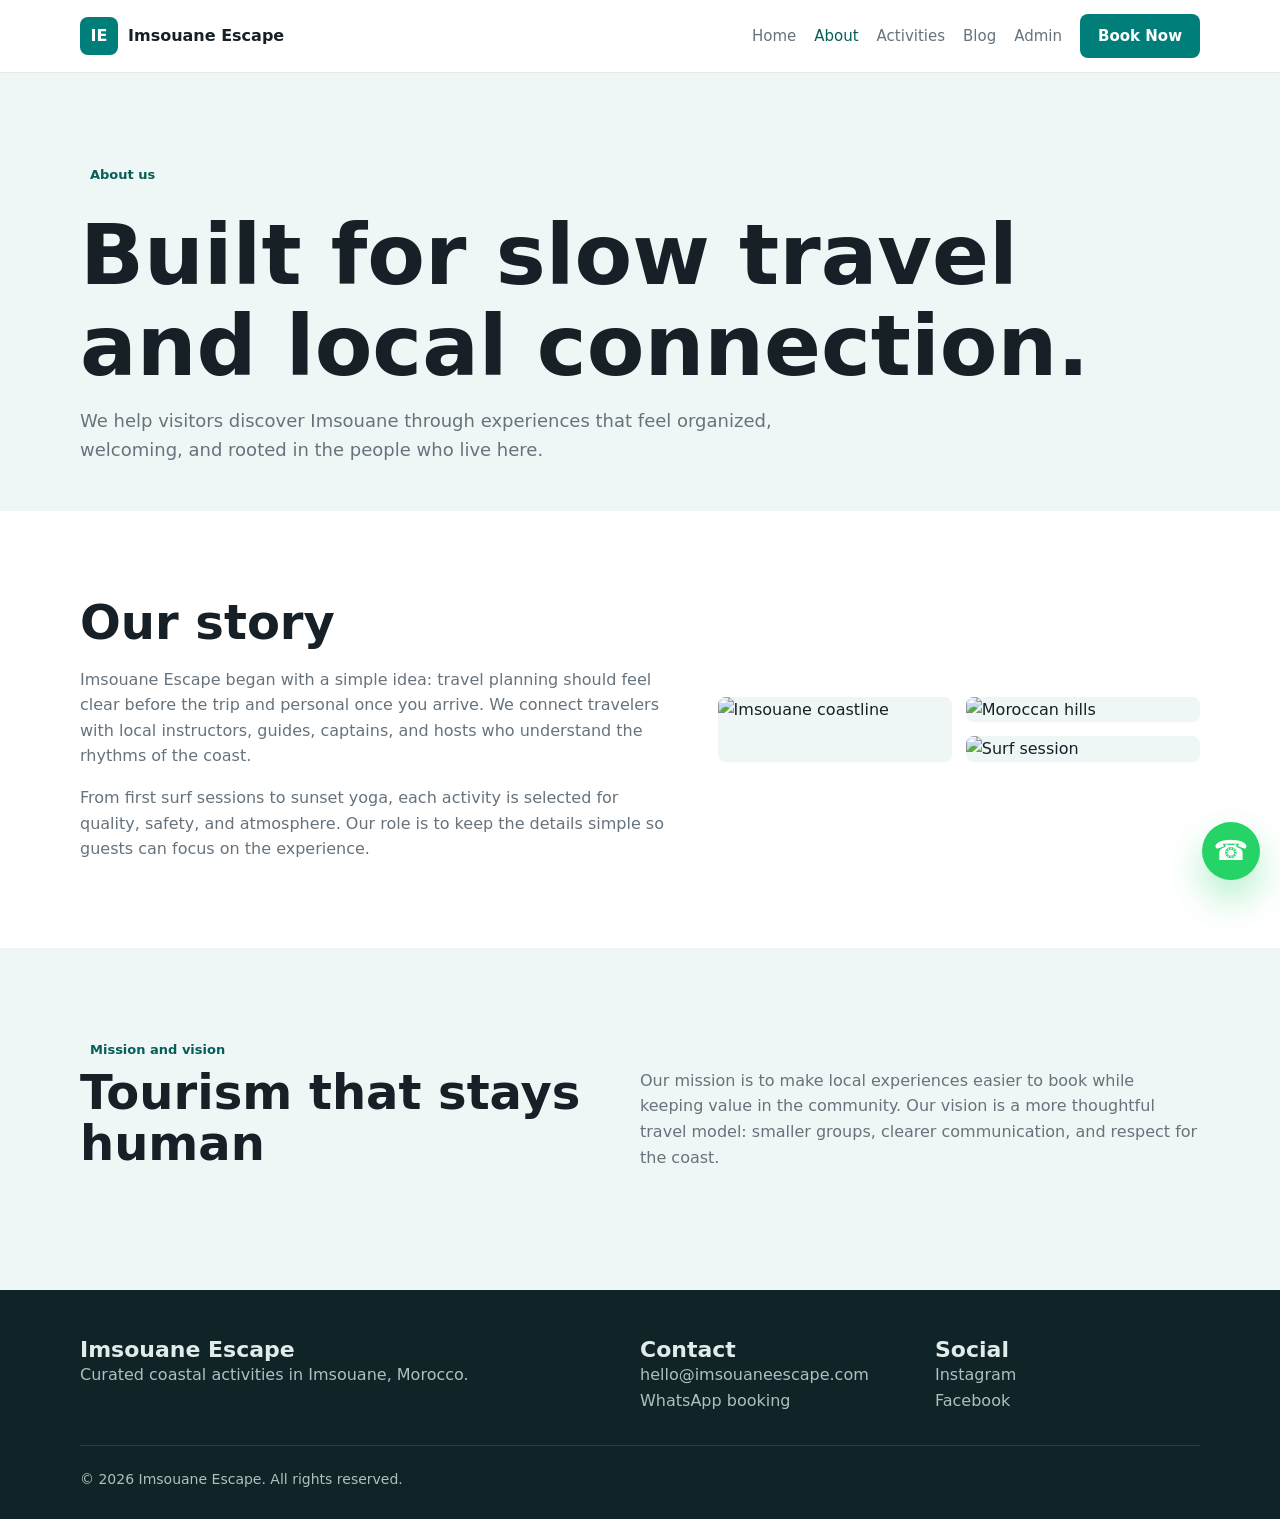
==== about.html @ 9c45b7d9 "Add files via upload" ====
<!doctype html>
<html lang="en">
    <head>
        <meta charset="utf-8">
        <meta name="viewport" content="width=device-width, initial-scale=1">
        <title>About | Imsouane Escape</title>
        <meta name="description" content="Learn about Imsouane Escape, local tourism experiences, and our story in Imsouane, Morocco.">
        <link rel="stylesheet" href="styles.css">
    </head>
    <body>
        <header class="nav"><div class="container nav-inner"><a class="brand" href="index.html"><span class="brand-mark">IE</span><span data-business-name>Imsouane Escape</span></a><button class="menu-btn" aria-label="Open menu">☰</button><nav class="nav-links"><a href="index.html">Home</a><a href="about.html">About</a><a href="activities.html">Activities</a><a href="blog.html">Blog</a><a href="admin.html">Admin</a><a class="btn" data-whatsapp target="_blank" rel="noopener">Book Now</a></nav></div></header>
        <main>
            <section class="page-hero"><div class="container"><span class="eyebrow">About us</span><h1>Built for slow travel and local connection.</h1><p>We help visitors discover Imsouane through experiences that feel organized, welcoming, and rooted in the people who live here.</p></div></section>
            <section class="section"><div class="container split"><div><h2>Our story</h2><p style="margin-top:18px">Imsouane Escape began with a simple idea: travel planning should feel clear before the trip and personal once you arrive. We connect travelers with local instructors, guides, captains, and hosts who understand the rhythms of the coast.</p><p style="margin-top:16px">From first surf sessions to sunset yoga, each activity is selected for quality, safety, and atmosphere. Our role is to keep the details simple so guests can focus on the experience.</p></div><div class="image-stack fade-in"><figure><img src="https://images.unsplash.com/photo-1519046904884-53103b34b206?auto=format&fit=crop&w=900&q=80" alt="Imsouane coastline" loading="lazy"></figure><figure><img src="https://images.unsplash.com/photo-1500534314209-a25ddb2bd429?auto=format&fit=crop&w=900&q=80" alt="Moroccan hills" loading="lazy"></figure><figure><img src="https://images.unsplash.com/photo-1455729552865-3658a5d39692?auto=format&fit=crop&w=900&q=80" alt="Surf session" loading="lazy"></figure></div></div></section>
            <section class="section alt"><div class="container"><div class="section-head"><div><span class="eyebrow">Mission and vision</span><h2>Tourism that stays human</h2></div><p>Our mission is to make local experiences easier to book while keeping value in the community. Our vision is a more thoughtful travel model: smaller groups, clearer communication, and respect for the coast.</p></div></div></section>
        </main>
        <footer class="footer"><div class="container"><div class="footer-grid"><div><h3 data-business-name>Imsouane Escape</h3><p>Curated coastal activities in <span data-business-location>Imsouane, Morocco</span>.</p></div><div><h3>Contact</h3><p data-business-email>hello@imsouaneescape.com</p><p><a data-whatsapp target="_blank" rel="noopener">WhatsApp booking</a></p></div><div><h3>Social</h3><p><a data-instagram>Instagram</a></p><p><a data-facebook>Facebook</a></p></div></div><div class="footer-bottom">© 2026 <span data-business-name>Imsouane Escape</span>. All rights reserved.</div></div></footer>
        <a class="whatsapp-float" data-whatsapp target="_blank" rel="noopener" aria-label="Book on WhatsApp">☎</a>
        <script src="data.js"></script><script src="app.js"></script>
    </body>
</html>
---- styles.css ----
:root {
  --ink: #172026;
  --muted: #66737d;
  --line: #dde7e6;
  --paper: #ffffff;
  --mist: #eef7f5;
  --ocean: #007f7a;
  --ocean-dark: #075e58;
  --coral: #ff7a59;
  --sun: #f5b84b;
  --shadow: 0 20px 50px rgba(23, 32, 38, .12);
}

* {
  box-sizing: border-box;
}

html {
  scroll-behavior: smooth;
}

body {
  margin: 0;
  color: var(--ink);
  font-family: Inter, ui-sans-serif, system-ui, -apple-system, BlinkMacSystemFont, "Segoe UI", sans-serif;
  background: var(--paper);
  line-height: 1.6;
}

img {
  display: block;
  width: 100%;
  height: 100%;
  object-fit: cover;
}

a {
  color: inherit;
  text-decoration: none;
}

.container {
  width: min(1120px, calc(100% - 32px));
  margin: 0 auto;
}

.nav {
  position: sticky;
  top: 0;
  z-index: 50;
  background: rgba(255, 255, 255, .9);
  border-bottom: 1px solid rgba(221, 231, 230, .8);
  backdrop-filter: blur(16px);
}

.nav-inner {
  min-height: 72px;
  display: flex;
  align-items: center;
  justify-content: space-between;
  gap: 24px;
}

.brand {
  display: inline-flex;
  align-items: center;
  gap: 10px;
  font-weight: 800;
  letter-spacing: 0;
}

.brand-mark {
  width: 38px;
  height: 38px;
  display: grid;
  place-items: center;
  color: #fff;
  background: var(--ocean);
  border-radius: 8px;
}

.nav-links {
  display: flex;
  align-items: center;
  gap: 18px;
  color: var(--muted);
  font-size: 15px;
}

.nav-links a:hover,
.nav-links a.active {
  color: var(--ocean-dark);
}

.menu-btn {
  display: none;
  width: 42px;
  height: 42px;
  border: 1px solid var(--line);
  background: #fff;
  border-radius: 8px;
  font-size: 22px;
}

.btn {
  display: inline-flex;
  align-items: center;
  justify-content: center;
  min-height: 44px;
  padding: 0 18px;
  border: 0;
  border-radius: 8px;
  background: var(--ocean);
  color: #fff;
  font-weight: 750;
  cursor: pointer;
  transition: transform .2s ease, background .2s ease, box-shadow .2s ease;
}

.btn:hover {
  background: var(--ocean-dark);
  box-shadow: 0 12px 30px rgba(0, 127, 122, .24);
  transform: translateY(-2px);
}

.btn.secondary {
  background: #fff;
  color: var(--ocean-dark);
  border: 1px solid var(--line);
}

.hero {
  min-height: calc(100vh - 72px);
  display: grid;
  align-items: end;
  color: #fff;
  background:
    linear-gradient(180deg, rgba(7, 20, 24, .22), rgba(7, 20, 24, .78)),
    url("https://images.unsplash.com/photo-1519046904884-53103b34b206?auto=format&fit=crop&w=1800&q=82") center/cover;
}

.hero-content {
  width: min(760px, 100%);
  padding: 120px 0 92px;
}

.eyebrow {
  display: inline-flex;
  color: var(--ocean-dark);
  background: var(--mist);
  padding: 6px 10px;
  border-radius: 999px;
  font-size: 13px;
  font-weight: 800;
}

.hero .eyebrow {
  color: #fff;
  background: rgba(255, 255, 255, .18);
}

h1,
h2,
h3 {
  margin: 0;
  line-height: 1.08;
  letter-spacing: 0;
}

h1 {
  margin-top: 18px;
  font-size: clamp(42px, 8vw, 84px);
}

h2 {
  font-size: clamp(30px, 4vw, 48px);
}

h3 {
  font-size: 22px;
}

p {
  margin: 0;
  color: var(--muted);
}

.hero p {
  max-width: 640px;
  margin: 20px 0 28px;
  color: rgba(255, 255, 255, .88);
  font-size: 18px;
}

.section {
  padding: 86px 0;
}

.section.alt {
  background: var(--mist);
}

.section-head {
  display: flex;
  align-items: end;
  justify-content: space-between;
  gap: 28px;
  margin-bottom: 34px;
}

.section-head p {
  max-width: 560px;
}

.grid {
  display: grid;
  grid-template-columns: repeat(4, 1fr);
  gap: 22px;
}

.card {
  background: #fff;
  border: 1px solid var(--line);
  border-radius: 8px;
  overflow: hidden;
  box-shadow: 0 10px 28px rgba(23, 32, 38, .06);
  transition: transform .2s ease, box-shadow .2s ease;
}

.card:hover {
  transform: translateY(-4px);
  box-shadow: var(--shadow);
}

.card-media {
  aspect-ratio: 4 / 3;
  background: var(--mist);
}

.card-body {
  padding: 18px;
}

.meta {
  display: flex;
  align-items: center;
  flex-wrap: wrap;
  gap: 10px;
  margin: 10px 0 14px;
  color: var(--muted);
  font-size: 14px;
}

.price {
  color: var(--ocean-dark);
  font-weight: 850;
}

.card-actions {
  display: flex;
  gap: 10px;
  margin-top: 18px;
}

.card-actions .btn {
  flex: 1;
  padding-inline: 12px;
}

.split {
  display: grid;
  grid-template-columns: 1.1fr .9fr;
  gap: 48px;
  align-items: center;
}

.image-stack {
  display: grid;
  grid-template-columns: 1fr 1fr;
  gap: 14px;
}

.image-stack figure,
.gallery figure {
  margin: 0;
  overflow: hidden;
  border-radius: 8px;
  background: var(--mist);
}

.image-stack figure:first-child {
  grid-row: span 2;
}

.testimonial {
  padding: 24px;
}

.testimonial p {
  color: var(--ink);
  font-size: 17px;
}

.footer {
  color: #dfecea;
  background: #102327;
  padding: 48px 0 28px;
}

.footer-grid {
  display: grid;
  grid-template-columns: 2fr 1fr 1fr;
  gap: 30px;
}

.footer p,
.footer a {
  color: #aebfbd;
}

.footer-bottom {
  margin-top: 32px;
  padding-top: 22px;
  border-top: 1px solid rgba(255, 255, 255, .12);
  color: #aebfbd;
  font-size: 14px;
}

.whatsapp-float {
  position: fixed;
  right: 20px;
  bottom: 20px;
  z-index: 80;
  width: 58px;
  height: 58px;
  display: grid;
  place-items: center;
  border-radius: 999px;
  background: #25d366;
  color: #fff;
  font-size: 28px;
  box-shadow: 0 18px 36px rgba(37, 211, 102, .35);
}

.page-hero {
  padding: 86px 0 46px;
  background: var(--mist);
}

.page-hero p {
  max-width: 720px;
  margin-top: 16px;
  font-size: 18px;
}

.filters {
  display: flex;
  flex-wrap: wrap;
  gap: 10px;
  margin-bottom: 26px;
}

.filter-btn {
  min-height: 38px;
  padding: 0 14px;
  border: 1px solid var(--line);
  border-radius: 999px;
  background: #fff;
  color: var(--muted);
  cursor: pointer;
}

.filter-btn.active {
  color: #fff;
  background: var(--ocean);
  border-color: var(--ocean);
}

.gallery {
  display: grid;
  grid-template-columns: 2fr 1fr 1fr;
  gap: 14px;
}

.gallery figure {
  aspect-ratio: 4 / 3;
}

.gallery figure:first-child {
  grid-row: span 2;
  aspect-ratio: auto;
}

.detail-layout {
  display: grid;
  grid-template-columns: minmax(0, 1fr) 340px;
  gap: 34px;
  align-items: start;
}

.booking-panel,
.admin-panel {
  position: sticky;
  top: 92px;
  padding: 22px;
  border: 1px solid var(--line);
  border-radius: 8px;
  background: #fff;
  box-shadow: var(--shadow);
}

.facts {
  display: grid;
  grid-template-columns: repeat(3, 1fr);
  gap: 14px;
  margin: 28px 0;
}

.fact {
  padding: 16px;
  border: 1px solid var(--line);
  border-radius: 8px;
  background: #fff;
}

.article-list {
  display: grid;
  grid-template-columns: repeat(3, 1fr);
  gap: 22px;
}

.article-body {
  max-width: 760px;
  margin: 0 auto;
}

.article-body img {
  height: auto;
  max-height: 480px;
  margin: 26px 0;
  border-radius: 8px;
}

.article-body p {
  margin: 18px 0;
  font-size: 18px;
}

.admin-grid {
  display: grid;
  grid-template-columns: 320px 1fr;
  gap: 24px;
}

label {
  display: grid;
  gap: 7px;
  margin-bottom: 14px;
  color: var(--ink);
  font-weight: 750;
}

input,
textarea,
select {
  width: 100%;
  border: 1px solid var(--line);
  border-radius: 8px;
  padding: 11px 12px;
  font: inherit;
  color: var(--ink);
  background: #fff;
}

textarea {
  min-height: 110px;
  resize: vertical;
}

.table {
  width: 100%;
  border-collapse: collapse;
  background: #fff;
  border: 1px solid var(--line);
  border-radius: 8px;
  overflow: hidden;
}

.table th,
.table td {
  padding: 14px;
  border-bottom: 1px solid var(--line);
  text-align: left;
  vertical-align: top;
}

.table th {
  background: var(--mist);
  font-size: 14px;
}

.fade-in {
  opacity: 0;
  transform: translateY(18px);
  transition: opacity .55s ease, transform .55s ease;
}

.fade-in.visible {
  opacity: 1;
  transform: none;
}

@media (max-width: 960px) {
  .grid,
  .article-list,
  .facts {
    grid-template-columns: repeat(2, 1fr);
  }

  .split,
  .detail-layout,
  .admin-grid,
  .footer-grid {
    grid-template-columns: 1fr;
  }

  .booking-panel,
  .admin-panel {
    position: static;
  }
}

@media (max-width: 720px) {
  .menu-btn {
    display: block;
  }

  .nav-links {
    position: absolute;
    inset: 72px 0 auto 0;
    display: none;
    flex-direction: column;
    align-items: stretch;
    padding: 18px;
    background: #fff;
    border-bottom: 1px solid var(--line);
  }

  .nav-links.open {
    display: flex;
  }

  .nav-links a,
  .nav-links .btn {
    width: 100%;
  }

  .hero {
    min-height: 680px;
  }

  .section {
    padding: 58px 0;
  }

  .section-head {
    display: block;
  }

  .section-head .btn {
    margin-top: 18px;
  }

  .grid,
  .article-list,
  .facts,
  .gallery {
    grid-template-columns: 1fr;
  }

  .gallery figure:first-child {
    grid-row: auto;
    aspect-ratio: 4 / 3;
  }

  .card-actions {
    flex-direction: column;
  }
}
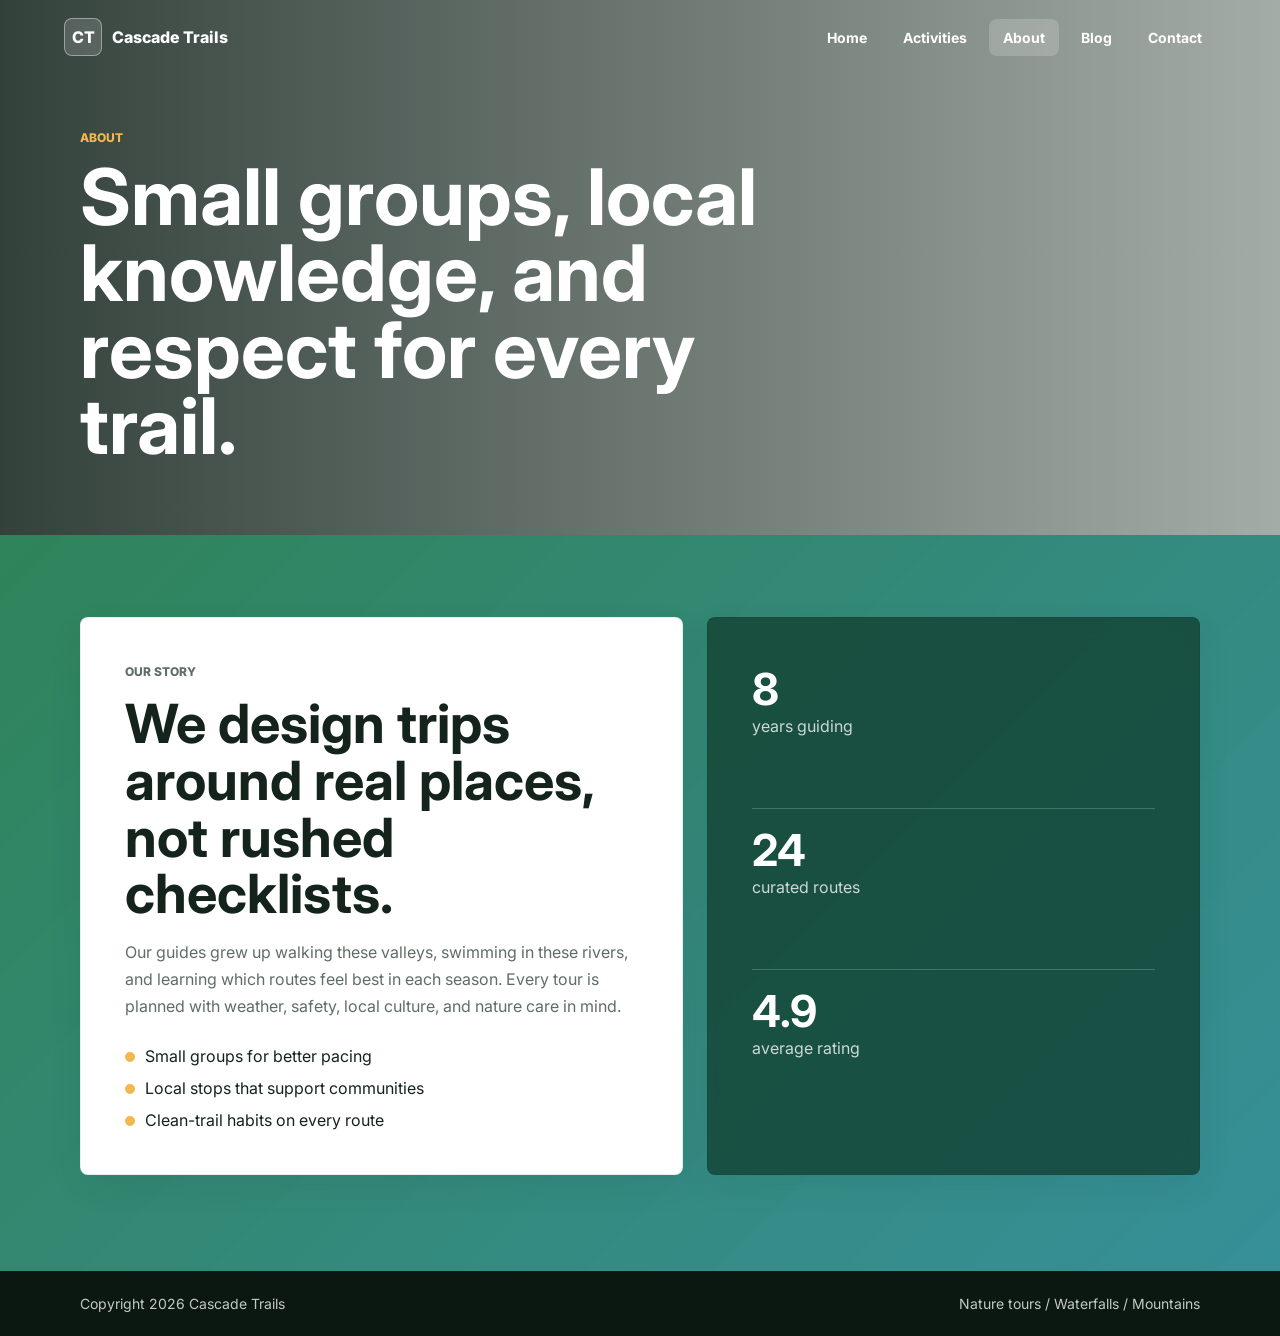
==== commit 22911eb0: "Add files via upload" ====
--- a/about.html
+++ b/about.html
@@ -1,21 +1,67 @@
-<!doctype html>
-<html lang="en">
-    <head>
-        <meta charset="utf-8">
-        <meta name="viewport" content="width=device-width, initial-scale=1">
-        <title>About | Imsouane Escape</title>
-        <meta name="description" content="Learn about Imsouane Escape, local tourism experiences, and our story in Imsouane, Morocco.">
-        <link rel="stylesheet" href="styles.css">
-    </head>
-    <body>
-        <header class="nav"><div class="container nav-inner"><a class="brand" href="index.html"><span class="brand-mark">IE</span><span data-business-name>Imsouane Escape</span></a><button class="menu-btn" aria-label="Open menu">☰</button><nav class="nav-links"><a href="index.html">Home</a><a href="about.html">About</a><a href="activities.html">Activities</a><a href="blog.html">Blog</a><a href="admin.html">Admin</a><a class="btn" data-whatsapp target="_blank" rel="noopener">Book Now</a></nav></div></header>
-        <main>
-            <section class="page-hero"><div class="container"><span class="eyebrow">About us</span><h1>Built for slow travel and local connection.</h1><p>We help visitors discover Imsouane through experiences that feel organized, welcoming, and rooted in the people who live here.</p></div></section>
-            <section class="section"><div class="container split"><div><h2>Our story</h2><p style="margin-top:18px">Imsouane Escape began with a simple idea: travel planning should feel clear before the trip and personal once you arrive. We connect travelers with local instructors, guides, captains, and hosts who understand the rhythms of the coast.</p><p style="margin-top:16px">From first surf sessions to sunset yoga, each activity is selected for quality, safety, and atmosphere. Our role is to keep the details simple so guests can focus on the experience.</p></div><div class="image-stack fade-in"><figure><img src="https://images.unsplash.com/photo-1519046904884-53103b34b206?auto=format&fit=crop&w=900&q=80" alt="Imsouane coastline" loading="lazy"></figure><figure><img src="https://images.unsplash.com/photo-1500534314209-a25ddb2bd429?auto=format&fit=crop&w=900&q=80" alt="Moroccan hills" loading="lazy"></figure><figure><img src="https://images.unsplash.com/photo-1455729552865-3658a5d39692?auto=format&fit=crop&w=900&q=80" alt="Surf session" loading="lazy"></figure></div></div></section>
-            <section class="section alt"><div class="container"><div class="section-head"><div><span class="eyebrow">Mission and vision</span><h2>Tourism that stays human</h2></div><p>Our mission is to make local experiences easier to book while keeping value in the community. Our vision is a more thoughtful travel model: smaller groups, clearer communication, and respect for the coast.</p></div></div></section>
-        </main>
-        <footer class="footer"><div class="container"><div class="footer-grid"><div><h3 data-business-name>Imsouane Escape</h3><p>Curated coastal activities in <span data-business-location>Imsouane, Morocco</span>.</p></div><div><h3>Contact</h3><p data-business-email>hello@imsouaneescape.com</p><p><a data-whatsapp target="_blank" rel="noopener">WhatsApp booking</a></p></div><div><h3>Social</h3><p><a data-instagram>Instagram</a></p><p><a data-facebook>Facebook</a></p></div></div><div class="footer-bottom">© 2026 <span data-business-name>Imsouane Escape</span>. All rights reserved.</div></div></footer>
-        <a class="whatsapp-float" data-whatsapp target="_blank" rel="noopener" aria-label="Book on WhatsApp">☎</a>
-        <script src="data.js"></script><script src="app.js"></script>
-    </body>
-</html>+<!DOCTYPE html>
+<html lang="en">
+<head>
+  <meta charset="UTF-8">
+  <meta name="viewport" content="width=device-width, initial-scale=1.0">
+  <title>About | Cascade Trails</title>
+  <link rel="preconnect" href="https://fonts.googleapis.com">
+  <link rel="preconnect" href="https://fonts.gstatic.com" crossorigin>
+  <link href="https://fonts.googleapis.com/css2?family=Inter:wght@400;500;600;700;800&display=swap" rel="stylesheet">
+  <link rel="stylesheet" href="styles.css">
+</head>
+<body data-page="about">
+  <header class="site-header" data-header>
+    <a class="brand" href="index.html" aria-label="Cascade Trails home">
+      <span class="brand-mark">CT</span>
+      <span>Cascade Trails</span>
+    </a>
+    <button class="menu-toggle" type="button" aria-label="Open menu" aria-expanded="false" data-menu-toggle>
+      <span></span><span></span><span></span>
+    </button>
+    <nav class="main-nav" data-nav>
+      <a href="index.html" data-page-link="home">Home</a>
+      <a href="activities.html" data-page-link="activities">Activities</a>
+      <a href="about.html" data-page-link="about">About</a>
+      <a href="blog.html" data-page-link="blog">Blog</a>
+      <a href="contact.html" data-page-link="contact">Contact</a>
+    </nav>
+  </header>
+
+  <main class="page-main">
+    <section class="page-hero">
+      <div class="container">
+        <p class="eyebrow">About</p>
+        <h1>Small groups, local knowledge, and respect for every trail.</h1>
+      </div>
+    </section>
+
+    <section class="section about">
+      <div class="container about-layout">
+        <div class="about-panel">
+          <p class="eyebrow">Our story</p>
+          <h2>We design trips around real places, not rushed checklists.</h2>
+          <p>Our guides grew up walking these valleys, swimming in these rivers, and learning which routes feel best in each season. Every tour is planned with weather, safety, local culture, and nature care in mind.</p>
+          <ul class="check-list">
+            <li>Small groups for better pacing</li>
+            <li>Local stops that support communities</li>
+            <li>Clean-trail habits on every route</li>
+          </ul>
+        </div>
+        <div class="stats-panel">
+          <div><strong>8</strong><span>years guiding</span></div>
+          <div><strong>24</strong><span>curated routes</span></div>
+          <div><strong>4.9</strong><span>average rating</span></div>
+        </div>
+      </div>
+    </section>
+  </main>
+
+  <footer class="site-footer">
+    <div class="container footer-inner">
+      <span>Copyright 2026 Cascade Trails</span>
+      <span>Nature tours / Waterfalls / Mountains</span>
+    </div>
+  </footer>
+  <script src="script.js"></script>
+</body>
+</html>
--- a/styles.css
+++ b/styles.css
@@ -1,589 +1,641 @@
-:root {
-  --ink: #172026;
-  --muted: #66737d;
-  --line: #dde7e6;
-  --paper: #ffffff;
-  --mist: #eef7f5;
-  --ocean: #007f7a;
-  --ocean-dark: #075e58;
-  --coral: #ff7a59;
-  --sun: #f5b84b;
-  --shadow: 0 20px 50px rgba(23, 32, 38, .12);
-}
-
-* {
-  box-sizing: border-box;
-}
-
-html {
-  scroll-behavior: smooth;
-}
-
-body {
-  margin: 0;
-  color: var(--ink);
-  font-family: Inter, ui-sans-serif, system-ui, -apple-system, BlinkMacSystemFont, "Segoe UI", sans-serif;
-  background: var(--paper);
-  line-height: 1.6;
-}
-
-img {
-  display: block;
-  width: 100%;
-  height: 100%;
-  object-fit: cover;
-}
-
-a {
-  color: inherit;
-  text-decoration: none;
-}
-
-.container {
-  width: min(1120px, calc(100% - 32px));
-  margin: 0 auto;
-}
-
-.nav {
-  position: sticky;
-  top: 0;
-  z-index: 50;
-  background: rgba(255, 255, 255, .9);
-  border-bottom: 1px solid rgba(221, 231, 230, .8);
-  backdrop-filter: blur(16px);
-}
-
-.nav-inner {
-  min-height: 72px;
-  display: flex;
-  align-items: center;
-  justify-content: space-between;
-  gap: 24px;
-}
-
-.brand {
-  display: inline-flex;
-  align-items: center;
-  gap: 10px;
-  font-weight: 800;
-  letter-spacing: 0;
-}
-
-.brand-mark {
-  width: 38px;
-  height: 38px;
-  display: grid;
-  place-items: center;
-  color: #fff;
-  background: var(--ocean);
-  border-radius: 8px;
-}
-
-.nav-links {
-  display: flex;
-  align-items: center;
-  gap: 18px;
-  color: var(--muted);
-  font-size: 15px;
-}
-
-.nav-links a:hover,
-.nav-links a.active {
-  color: var(--ocean-dark);
-}
-
-.menu-btn {
-  display: none;
-  width: 42px;
-  height: 42px;
-  border: 1px solid var(--line);
-  background: #fff;
-  border-radius: 8px;
-  font-size: 22px;
-}
-
-.btn {
-  display: inline-flex;
-  align-items: center;
-  justify-content: center;
-  min-height: 44px;
-  padding: 0 18px;
-  border: 0;
-  border-radius: 8px;
-  background: var(--ocean);
-  color: #fff;
-  font-weight: 750;
-  cursor: pointer;
-  transition: transform .2s ease, background .2s ease, box-shadow .2s ease;
-}
-
-.btn:hover {
-  background: var(--ocean-dark);
-  box-shadow: 0 12px 30px rgba(0, 127, 122, .24);
-  transform: translateY(-2px);
-}
-
-.btn.secondary {
-  background: #fff;
-  color: var(--ocean-dark);
-  border: 1px solid var(--line);
-}
-
-.hero {
-  min-height: calc(100vh - 72px);
-  display: grid;
-  align-items: end;
-  color: #fff;
-  background:
-    linear-gradient(180deg, rgba(7, 20, 24, .22), rgba(7, 20, 24, .78)),
-    url("https://images.unsplash.com/photo-1519046904884-53103b34b206?auto=format&fit=crop&w=1800&q=82") center/cover;
-}
-
-.hero-content {
-  width: min(760px, 100%);
-  padding: 120px 0 92px;
-}
-
-.eyebrow {
-  display: inline-flex;
-  color: var(--ocean-dark);
-  background: var(--mist);
-  padding: 6px 10px;
-  border-radius: 999px;
-  font-size: 13px;
-  font-weight: 800;
-}
-
-.hero .eyebrow {
-  color: #fff;
-  background: rgba(255, 255, 255, .18);
-}
-
-h1,
-h2,
-h3 {
-  margin: 0;
-  line-height: 1.08;
-  letter-spacing: 0;
-}
-
-h1 {
-  margin-top: 18px;
-  font-size: clamp(42px, 8vw, 84px);
-}
-
-h2 {
-  font-size: clamp(30px, 4vw, 48px);
-}
-
-h3 {
-  font-size: 22px;
-}
-
-p {
-  margin: 0;
-  color: var(--muted);
-}
-
-.hero p {
-  max-width: 640px;
-  margin: 20px 0 28px;
-  color: rgba(255, 255, 255, .88);
-  font-size: 18px;
-}
-
-.section {
-  padding: 86px 0;
-}
-
-.section.alt {
-  background: var(--mist);
-}
-
-.section-head {
-  display: flex;
-  align-items: end;
-  justify-content: space-between;
-  gap: 28px;
-  margin-bottom: 34px;
-}
-
-.section-head p {
-  max-width: 560px;
-}
-
-.grid {
-  display: grid;
-  grid-template-columns: repeat(4, 1fr);
-  gap: 22px;
-}
-
-.card {
-  background: #fff;
-  border: 1px solid var(--line);
-  border-radius: 8px;
-  overflow: hidden;
-  box-shadow: 0 10px 28px rgba(23, 32, 38, .06);
-  transition: transform .2s ease, box-shadow .2s ease;
-}
-
-.card:hover {
-  transform: translateY(-4px);
-  box-shadow: var(--shadow);
-}
-
-.card-media {
-  aspect-ratio: 4 / 3;
-  background: var(--mist);
-}
-
-.card-body {
-  padding: 18px;
-}
-
-.meta {
-  display: flex;
-  align-items: center;
-  flex-wrap: wrap;
-  gap: 10px;
-  margin: 10px 0 14px;
-  color: var(--muted);
-  font-size: 14px;
-}
-
-.price {
-  color: var(--ocean-dark);
-  font-weight: 850;
-}
-
-.card-actions {
-  display: flex;
-  gap: 10px;
-  margin-top: 18px;
-}
-
-.card-actions .btn {
-  flex: 1;
-  padding-inline: 12px;
-}
-
-.split {
-  display: grid;
-  grid-template-columns: 1.1fr .9fr;
-  gap: 48px;
-  align-items: center;
-}
-
-.image-stack {
-  display: grid;
-  grid-template-columns: 1fr 1fr;
-  gap: 14px;
-}
-
-.image-stack figure,
-.gallery figure {
-  margin: 0;
-  overflow: hidden;
-  border-radius: 8px;
-  background: var(--mist);
-}
-
-.image-stack figure:first-child {
-  grid-row: span 2;
-}
-
-.testimonial {
-  padding: 24px;
-}
-
-.testimonial p {
-  color: var(--ink);
-  font-size: 17px;
-}
-
-.footer {
-  color: #dfecea;
-  background: #102327;
-  padding: 48px 0 28px;
-}
-
-.footer-grid {
-  display: grid;
-  grid-template-columns: 2fr 1fr 1fr;
-  gap: 30px;
-}
-
-.footer p,
-.footer a {
-  color: #aebfbd;
-}
-
-.footer-bottom {
-  margin-top: 32px;
-  padding-top: 22px;
-  border-top: 1px solid rgba(255, 255, 255, .12);
-  color: #aebfbd;
-  font-size: 14px;
-}
-
-.whatsapp-float {
-  position: fixed;
-  right: 20px;
-  bottom: 20px;
-  z-index: 80;
-  width: 58px;
-  height: 58px;
-  display: grid;
-  place-items: center;
-  border-radius: 999px;
-  background: #25d366;
-  color: #fff;
-  font-size: 28px;
-  box-shadow: 0 18px 36px rgba(37, 211, 102, .35);
-}
-
-.page-hero {
-  padding: 86px 0 46px;
-  background: var(--mist);
-}
-
-.page-hero p {
-  max-width: 720px;
-  margin-top: 16px;
-  font-size: 18px;
-}
-
-.filters {
-  display: flex;
-  flex-wrap: wrap;
-  gap: 10px;
-  margin-bottom: 26px;
-}
-
-.filter-btn {
-  min-height: 38px;
-  padding: 0 14px;
-  border: 1px solid var(--line);
-  border-radius: 999px;
-  background: #fff;
-  color: var(--muted);
-  cursor: pointer;
-}
-
-.filter-btn.active {
-  color: #fff;
-  background: var(--ocean);
-  border-color: var(--ocean);
-}
-
-.gallery {
-  display: grid;
-  grid-template-columns: 2fr 1fr 1fr;
-  gap: 14px;
-}
-
-.gallery figure {
-  aspect-ratio: 4 / 3;
-}
-
-.gallery figure:first-child {
-  grid-row: span 2;
-  aspect-ratio: auto;
-}
-
-.detail-layout {
-  display: grid;
-  grid-template-columns: minmax(0, 1fr) 340px;
-  gap: 34px;
-  align-items: start;
-}
-
-.booking-panel,
-.admin-panel {
-  position: sticky;
-  top: 92px;
-  padding: 22px;
-  border: 1px solid var(--line);
-  border-radius: 8px;
-  background: #fff;
-  box-shadow: var(--shadow);
-}
-
-.facts {
-  display: grid;
-  grid-template-columns: repeat(3, 1fr);
-  gap: 14px;
-  margin: 28px 0;
-}
-
-.fact {
-  padding: 16px;
-  border: 1px solid var(--line);
-  border-radius: 8px;
-  background: #fff;
-}
-
-.article-list {
-  display: grid;
-  grid-template-columns: repeat(3, 1fr);
-  gap: 22px;
-}
-
-.article-body {
-  max-width: 760px;
-  margin: 0 auto;
-}
-
-.article-body img {
-  height: auto;
-  max-height: 480px;
-  margin: 26px 0;
-  border-radius: 8px;
-}
-
-.article-body p {
-  margin: 18px 0;
-  font-size: 18px;
-}
-
-.admin-grid {
-  display: grid;
-  grid-template-columns: 320px 1fr;
-  gap: 24px;
-}
-
-label {
-  display: grid;
-  gap: 7px;
-  margin-bottom: 14px;
-  color: var(--ink);
-  font-weight: 750;
-}
-
-input,
-textarea,
-select {
-  width: 100%;
-  border: 1px solid var(--line);
-  border-radius: 8px;
-  padding: 11px 12px;
-  font: inherit;
-  color: var(--ink);
-  background: #fff;
-}
-
-textarea {
-  min-height: 110px;
-  resize: vertical;
-}
-
-.table {
-  width: 100%;
-  border-collapse: collapse;
-  background: #fff;
-  border: 1px solid var(--line);
-  border-radius: 8px;
-  overflow: hidden;
-}
-
-.table th,
-.table td {
-  padding: 14px;
-  border-bottom: 1px solid var(--line);
-  text-align: left;
-  vertical-align: top;
-}
-
-.table th {
-  background: var(--mist);
-  font-size: 14px;
-}
-
-.fade-in {
-  opacity: 0;
-  transform: translateY(18px);
-  transition: opacity .55s ease, transform .55s ease;
-}
-
-.fade-in.visible {
-  opacity: 1;
-  transform: none;
-}
-
-@media (max-width: 960px) {
-  .grid,
-  .article-list,
-  .facts {
-    grid-template-columns: repeat(2, 1fr);
-  }
-
-  .split,
-  .detail-layout,
-  .admin-grid,
-  .footer-grid {
-    grid-template-columns: 1fr;
-  }
-
-  .booking-panel,
-  .admin-panel {
-    position: static;
-  }
-}
-
-@media (max-width: 720px) {
-  .menu-btn {
-    display: block;
-  }
-
-  .nav-links {
-    position: absolute;
-    inset: 72px 0 auto 0;
-    display: none;
-    flex-direction: column;
-    align-items: stretch;
-    padding: 18px;
-    background: #fff;
-    border-bottom: 1px solid var(--line);
-  }
-
-  .nav-links.open {
-    display: flex;
-  }
-
-  .nav-links a,
-  .nav-links .btn {
-    width: 100%;
-  }
-
-  .hero {
-    min-height: 680px;
-  }
-
-  .section {
-    padding: 58px 0;
-  }
-
-  .section-head {
-    display: block;
-  }
-
-  .section-head .btn {
-    margin-top: 18px;
-  }
-
-  .grid,
-  .article-list,
-  .facts,
-  .gallery {
-    grid-template-columns: 1fr;
-  }
-
-  .gallery figure:first-child {
-    grid-row: auto;
-    aspect-ratio: 4 / 3;
-  }
-
-  .card-actions {
-    flex-direction: column;
-  }
-}+:root {
+  --ink: #14241d;
+  --muted: #5f6e65;
+  --leaf: #1f7a4d;
+  --leaf-dark: #0e4f36;
+  --water: #177e89;
+  --sun: #f2b84b;
+  --mist: #f4f8f4;
+  --stone: #d7d2c5;
+  --white: #ffffff;
+  --shadow: 0 20px 55px rgba(18, 39, 30, 0.16);
+}
+
+* {
+  box-sizing: border-box;
+}
+
+html {
+  scroll-behavior: smooth;
+}
+
+body {
+  margin: 0;
+  font-family: "Inter", Arial, sans-serif;
+  color: var(--ink);
+  background: var(--mist);
+}
+
+a {
+  color: inherit;
+  text-decoration: none;
+}
+
+.container {
+  width: min(1120px, calc(100% - 40px));
+  margin: 0 auto;
+}
+
+.site-header {
+  position: fixed;
+  inset: 0 0 auto 0;
+  z-index: 20;
+  display: flex;
+  align-items: center;
+  justify-content: space-between;
+  padding: 18px clamp(20px, 5vw, 64px);
+  color: var(--white);
+  transition: background 220ms ease, box-shadow 220ms ease, padding 220ms ease;
+}
+
+.site-header.scrolled {
+  padding-block: 12px;
+  color: var(--ink);
+  background: rgba(255, 255, 255, 0.92);
+  box-shadow: 0 10px 35px rgba(20, 36, 29, 0.1);
+  backdrop-filter: blur(14px);
+}
+
+.brand,
+.main-nav,
+.hero-actions,
+.footer-inner {
+  display: flex;
+  align-items: center;
+}
+
+.brand {
+  gap: 10px;
+  font-weight: 800;
+  letter-spacing: 0;
+}
+
+.brand-mark {
+  display: grid;
+  place-items: center;
+  width: 38px;
+  height: 38px;
+  border: 1px solid rgba(255, 255, 255, 0.4);
+  border-radius: 8px;
+  background: rgba(255, 255, 255, 0.15);
+}
+
+.site-header.scrolled .brand-mark {
+  color: var(--white);
+  border-color: transparent;
+  background: var(--leaf-dark);
+}
+
+.main-nav {
+  gap: 8px;
+}
+
+.main-nav a {
+  padding: 10px 14px;
+  border-radius: 8px;
+  font-weight: 700;
+  font-size: 14px;
+}
+
+.main-nav a:hover,
+.main-nav a.active {
+  background: rgba(255, 255, 255, 0.18);
+}
+
+.site-header.scrolled .main-nav a:hover,
+.site-header.scrolled .main-nav a.active {
+  background: #e8f1e9;
+}
+
+.menu-toggle {
+  display: none;
+  width: 42px;
+  height: 42px;
+  border: 0;
+  border-radius: 8px;
+  background: rgba(255, 255, 255, 0.18);
+  cursor: pointer;
+}
+
+.menu-toggle span {
+  display: block;
+  width: 20px;
+  height: 2px;
+  margin: 5px auto;
+  background: currentColor;
+}
+
+.hero {
+  position: relative;
+  min-height: 92vh;
+  display: grid;
+  align-items: center;
+  overflow: hidden;
+  color: var(--white);
+}
+
+.page-hero {
+  position: relative;
+  min-height: 48vh;
+  display: grid;
+  align-items: end;
+  padding: 130px 0 70px;
+  color: var(--white);
+  overflow: hidden;
+}
+
+.page-hero::before,
+.page-hero::after {
+  content: "";
+  position: absolute;
+  inset: 0;
+}
+
+.page-hero::before {
+  background: url("assets/waterfall-hero.png") center / cover no-repeat;
+}
+
+.page-hero::after {
+  background: linear-gradient(90deg, rgba(9, 25, 19, 0.82), rgba(9, 25, 19, 0.34));
+}
+
+.page-hero .container {
+  position: relative;
+  z-index: 1;
+}
+
+.page-hero h1 {
+  max-width: 760px;
+}
+
+.hero-media,
+.hero-overlay {
+  position: absolute;
+  inset: 0;
+}
+
+.hero-media {
+  background: url("assets/waterfall-hero.png") center / cover no-repeat;
+  transform: scale(1.03);
+}
+
+.hero-overlay {
+  background:
+    linear-gradient(90deg, rgba(9, 25, 19, 0.78), rgba(9, 25, 19, 0.42) 52%, rgba(9, 25, 19, 0.18)),
+    linear-gradient(0deg, rgba(13, 37, 28, 0.72), transparent 45%);
+}
+
+.hero-content {
+  position: relative;
+  z-index: 2;
+  padding-top: 92px;
+}
+
+.eyebrow {
+  margin: 0 0 14px;
+  color: var(--sun);
+  font-weight: 800;
+  text-transform: uppercase;
+  font-size: 12px;
+  letter-spacing: 0;
+}
+
+h1,
+h2,
+h3,
+p {
+  overflow-wrap: anywhere;
+}
+
+h1 {
+  max-width: 820px;
+  margin: 0;
+  font-size: clamp(44px, 7vw, 78px);
+  line-height: 0.98;
+  letter-spacing: 0;
+}
+
+.hero-copy {
+  max-width: 600px;
+  margin: 24px 0 0;
+  color: rgba(255, 255, 255, 0.86);
+  font-size: 19px;
+  line-height: 1.7;
+}
+
+.hero-actions {
+  flex-wrap: wrap;
+  gap: 12px;
+  margin-top: 32px;
+}
+
+.btn {
+  display: inline-flex;
+  align-items: center;
+  justify-content: center;
+  min-height: 48px;
+  padding: 0 20px;
+  border: 1px solid transparent;
+  border-radius: 8px;
+  font-weight: 800;
+  cursor: pointer;
+}
+
+.btn.primary {
+  color: #10231a;
+  background: var(--sun);
+}
+
+.btn.ghost {
+  color: var(--white);
+  border-color: rgba(255, 255, 255, 0.38);
+  background: rgba(255, 255, 255, 0.12);
+}
+
+.trip-strip {
+  position: absolute;
+  right: clamp(20px, 6vw, 80px);
+  bottom: 28px;
+  z-index: 3;
+  display: grid;
+  grid-template-columns: repeat(3, minmax(110px, 1fr));
+  gap: 1px;
+  width: min(520px, calc(100% - 40px));
+  overflow: hidden;
+  border-radius: 8px;
+  background: rgba(255, 255, 255, 0.22);
+  backdrop-filter: blur(16px);
+}
+
+.trip-strip div {
+  padding: 18px;
+  background: rgba(12, 36, 26, 0.52);
+}
+
+.trip-strip strong,
+.trip-strip span {
+  display: block;
+}
+
+.trip-strip strong {
+  font-size: 22px;
+}
+
+.trip-strip span {
+  margin-top: 4px;
+  color: rgba(255, 255, 255, 0.78);
+  font-size: 13px;
+}
+
+.section {
+  scroll-margin-top: 82px;
+}
+
+.activities,
+.blog,
+.contact {
+  padding: 92px 0;
+}
+
+.page-main .activities,
+.page-main .blog,
+.page-main .contact,
+.page-main .about {
+  padding-top: 82px;
+}
+
+.section-heading {
+  max-width: 720px;
+  margin-bottom: 34px;
+}
+
+h2 {
+  margin: 0;
+  font-size: clamp(32px, 5vw, 54px);
+  line-height: 1.05;
+  letter-spacing: 0;
+}
+
+.section-heading p:not(.eyebrow),
+.about-panel p,
+.contact p,
+.post-card p,
+.activity-card p {
+  color: var(--muted);
+  line-height: 1.7;
+}
+
+.activity-grid,
+.blog-grid {
+  display: grid;
+  grid-template-columns: repeat(4, minmax(0, 1fr));
+  gap: 18px;
+}
+
+.route-grid {
+  display: grid;
+  grid-template-columns: repeat(3, minmax(0, 1fr));
+  gap: 18px;
+}
+
+.route-card {
+  min-height: 320px;
+  padding: 28px;
+  border-radius: 8px;
+  color: var(--white);
+  background:
+    linear-gradient(180deg, rgba(11, 24, 18, 0.1), rgba(11, 24, 18, 0.82)),
+    url("assets/waterfall-hero.png") center / cover no-repeat;
+  box-shadow: var(--shadow);
+  display: flex;
+  flex-direction: column;
+  justify-content: flex-end;
+}
+
+.route-card:nth-child(2) {
+  background-position: 60% center;
+}
+
+.route-card:nth-child(3) {
+  background-position: 35% center;
+}
+
+.route-card span {
+  width: max-content;
+  max-width: 100%;
+  padding: 7px 10px;
+  border-radius: 8px;
+  color: #10231a;
+  background: var(--sun);
+  font-weight: 800;
+  font-size: 13px;
+}
+
+.route-card h3 {
+  margin: 18px 0 8px;
+  font-size: 25px;
+}
+
+.route-card p {
+  margin: 0;
+  color: rgba(255, 255, 255, 0.8);
+  line-height: 1.6;
+}
+
+.activity-card,
+.post-card,
+.booking-form,
+.about-panel,
+.stats-panel {
+  border: 1px solid rgba(20, 36, 29, 0.08);
+  border-radius: 8px;
+  background: var(--white);
+  box-shadow: 0 12px 34px rgba(20, 36, 29, 0.07);
+}
+
+.activity-card {
+  padding: 24px;
+  min-height: 250px;
+}
+
+.activity-icon {
+  display: grid;
+  place-items: center;
+  width: 48px;
+  height: 48px;
+  border-radius: 8px;
+  color: var(--white);
+  background: linear-gradient(135deg, var(--leaf), var(--water));
+  font-size: 26px;
+}
+
+.activity-card h3,
+.post-card h3 {
+  margin: 20px 0 10px;
+  font-size: 21px;
+}
+
+.activity-card span,
+.post-card span {
+  display: inline-flex;
+  margin-top: 10px;
+  color: var(--leaf-dark);
+  font-weight: 800;
+  font-size: 13px;
+}
+
+.about {
+  padding: 96px 0;
+  background:
+    linear-gradient(135deg, rgba(31, 122, 77, 0.92), rgba(23, 126, 137, 0.86)),
+    url("assets/waterfall-hero.png") center / cover fixed;
+}
+
+.about-layout,
+.contact-layout {
+  display: grid;
+  grid-template-columns: 1.1fr 0.9fr;
+  gap: 24px;
+  align-items: stretch;
+}
+
+.about-panel,
+.stats-panel {
+  padding: clamp(26px, 5vw, 44px);
+}
+
+.about-panel h2,
+.about-panel p {
+  max-width: 650px;
+}
+
+.check-list {
+  display: grid;
+  gap: 12px;
+  padding: 0;
+  margin: 26px 0 0;
+  list-style: none;
+}
+
+.check-list li::before {
+  content: "";
+  display: inline-block;
+  width: 10px;
+  height: 10px;
+  margin-right: 10px;
+  border-radius: 50%;
+  background: var(--sun);
+}
+
+.stats-panel {
+  display: grid;
+  gap: 14px;
+  color: var(--white);
+  background: rgba(15, 58, 42, 0.72);
+  backdrop-filter: blur(12px);
+}
+
+.stats-panel div {
+  padding-bottom: 18px;
+  border-bottom: 1px solid rgba(255, 255, 255, 0.2);
+}
+
+.stats-panel div:last-child {
+  border-bottom: 0;
+}
+
+.stats-panel strong,
+.stats-panel span {
+  display: block;
+}
+
+.stats-panel strong {
+  font-size: 44px;
+}
+
+.stats-panel span {
+  color: rgba(255, 255, 255, 0.78);
+}
+
+.blog {
+  background: #eef5ef;
+}
+
+.blog-grid {
+  grid-template-columns: repeat(3, minmax(0, 1fr));
+}
+
+.post-card {
+  padding: 28px;
+}
+
+.post-card a {
+  display: inline-flex;
+  margin-top: 12px;
+  color: var(--leaf);
+  font-weight: 800;
+}
+
+.contact {
+  background: var(--ink);
+  color: var(--white);
+}
+
+.contact p {
+  color: rgba(255, 255, 255, 0.7);
+}
+
+.booking-form {
+  display: grid;
+  gap: 16px;
+  padding: 24px;
+  color: var(--ink);
+}
+
+label {
+  display: grid;
+  gap: 8px;
+  font-weight: 800;
+  font-size: 14px;
+}
+
+input,
+select,
+textarea {
+  width: 100%;
+  border: 1px solid #dfe8df;
+  border-radius: 8px;
+  padding: 13px 14px;
+  color: var(--ink);
+  font: inherit;
+  background: #fbfdfb;
+}
+
+textarea {
+  resize: vertical;
+}
+
+.site-footer {
+  padding: 24px 0;
+  color: rgba(255, 255, 255, 0.76);
+  background: #0b1812;
+}
+
+.footer-inner {
+  justify-content: space-between;
+  gap: 16px;
+  flex-wrap: wrap;
+  font-size: 14px;
+}
+
+@media (max-width: 900px) {
+  .menu-toggle {
+    display: block;
+    color: currentColor;
+  }
+
+  .main-nav {
+    position: absolute;
+    top: calc(100% + 10px);
+    right: 20px;
+    display: none;
+    width: min(280px, calc(100vw - 40px));
+    padding: 10px;
+    border-radius: 8px;
+    color: var(--ink);
+    background: rgba(255, 255, 255, 0.96);
+    box-shadow: var(--shadow);
+  }
+
+  .main-nav.open {
+    display: grid;
+  }
+
+  .activity-grid,
+  .blog-grid,
+  .route-grid,
+  .about-layout,
+  .contact-layout {
+    grid-template-columns: 1fr;
+  }
+
+  .trip-strip {
+    left: 20px;
+    right: auto;
+  }
+}
+
+@media (max-width: 640px) {
+  .container {
+    width: min(100% - 28px, 1120px);
+  }
+
+  .hero {
+    min-height: 100vh;
+    align-items: start;
+  }
+
+  .hero-content {
+    padding-top: 118px;
+  }
+
+  h1 {
+    font-size: 42px;
+  }
+
+  .trip-strip {
+    grid-template-columns: 1fr;
+    bottom: 16px;
+  }
+
+  .trip-strip div {
+    padding: 12px 16px;
+  }
+
+  .activities,
+  .blog,
+  .contact,
+  .about {
+    padding: 70px 0;
+  }
+}
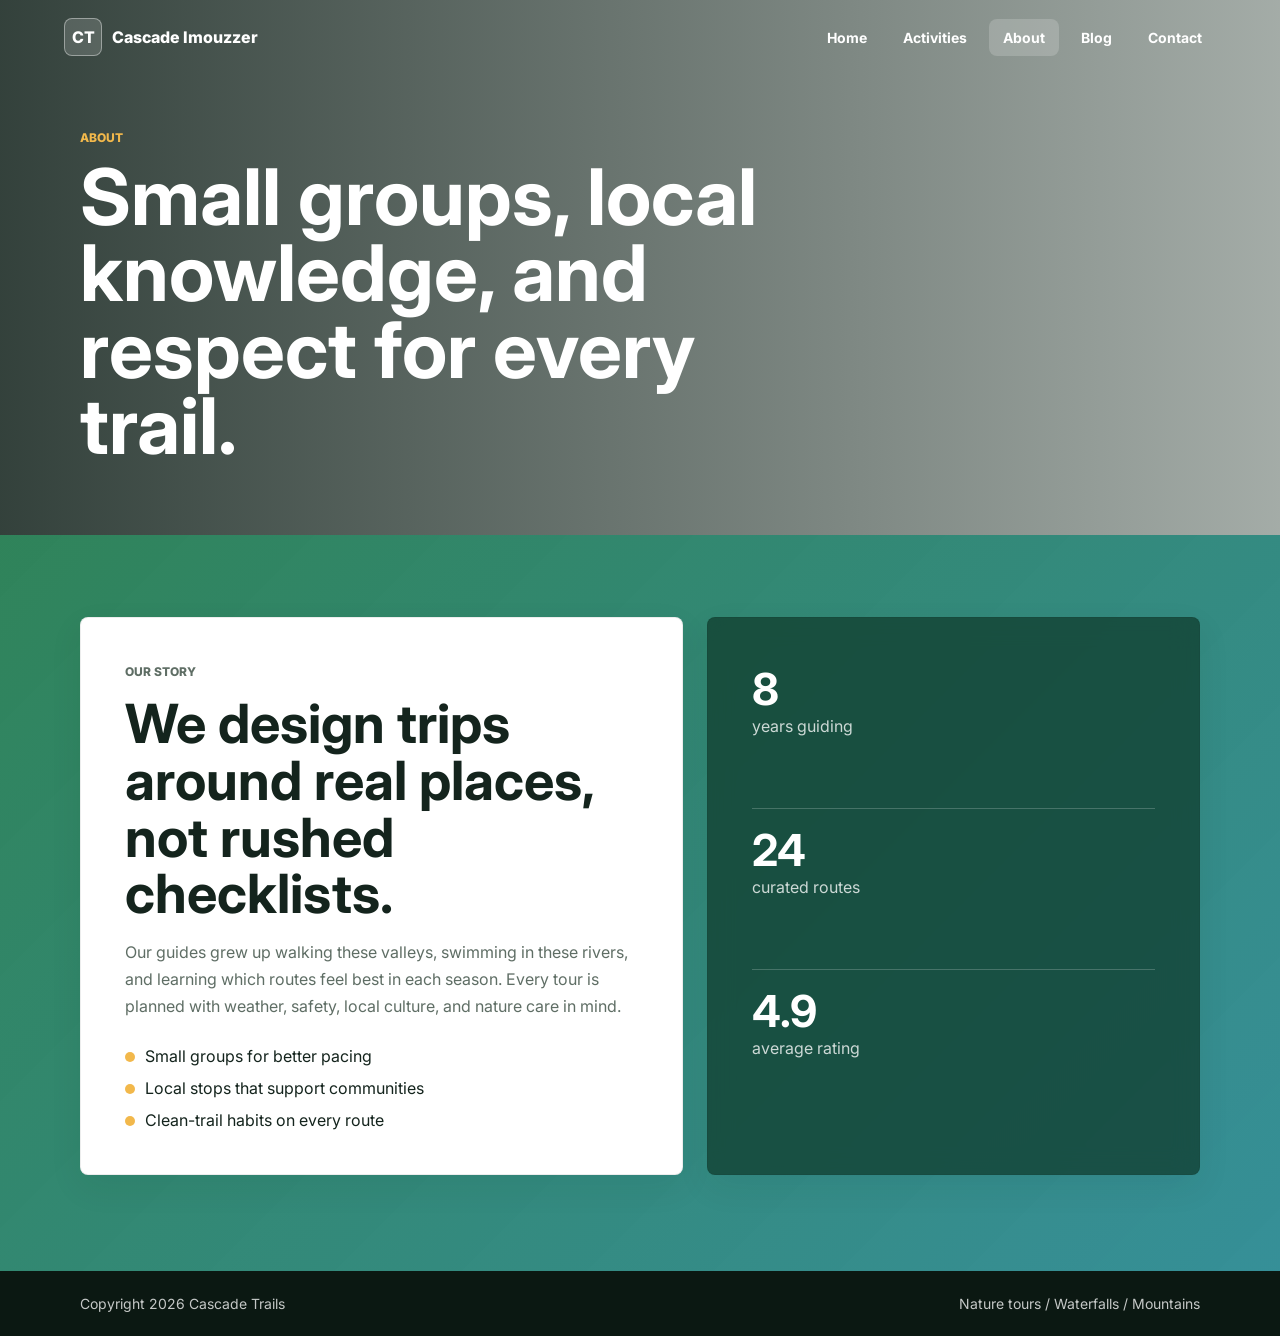
==== commit bca68cdc: "Update brand name from 'Cascade Trails' to 'Cascade Imouzzer'" ====
--- a/about.html
+++ b/about.html
@@ -3,7 +3,7 @@
 <head>
   <meta charset="UTF-8">
   <meta name="viewport" content="width=device-width, initial-scale=1.0">
-  <title>About | Cascade Trails</title>
+  <title>About | Cascade Imouzzer </title>
   <link rel="preconnect" href="https://fonts.googleapis.com">
   <link rel="preconnect" href="https://fonts.gstatic.com" crossorigin>
   <link href="https://fonts.googleapis.com/css2?family=Inter:wght@400;500;600;700;800&display=swap" rel="stylesheet">
@@ -13,7 +13,7 @@
   <header class="site-header" data-header>
     <a class="brand" href="index.html" aria-label="Cascade Trails home">
       <span class="brand-mark">CT</span>
-      <span>Cascade Trails</span>
+      <span>Cascade Imouzzer</span>
     </a>
     <button class="menu-toggle" type="button" aria-label="Open menu" aria-expanded="false" data-menu-toggle>
       <span></span><span></span><span></span>
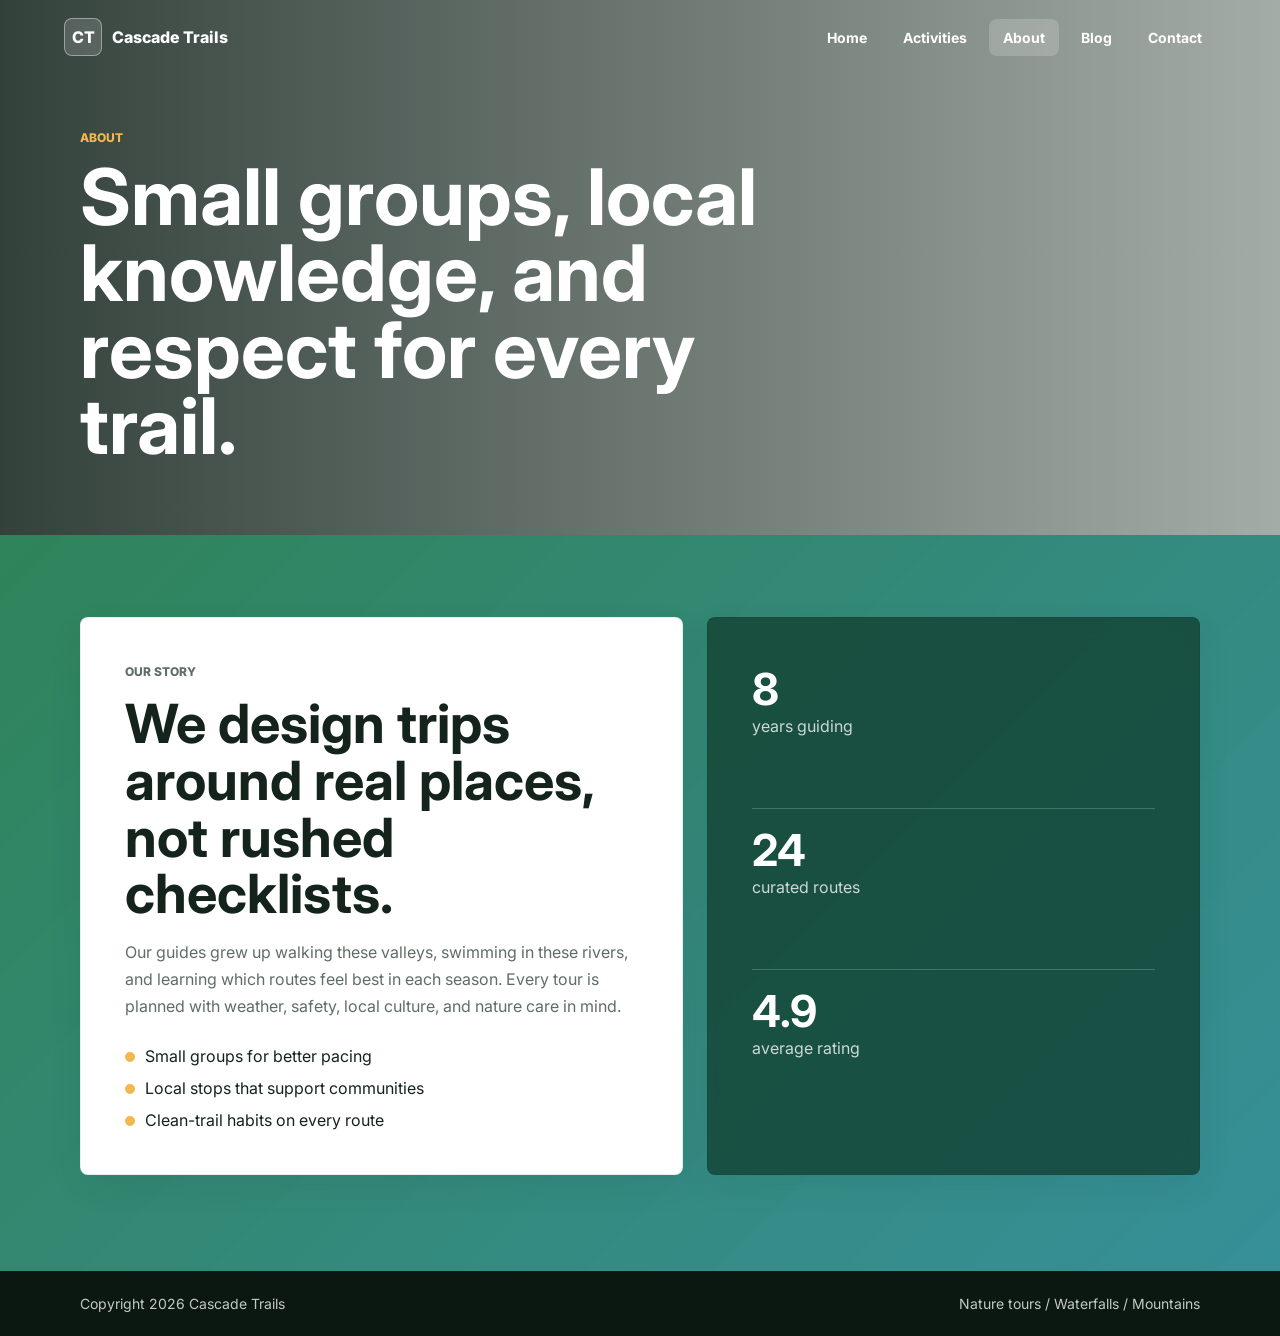
==== commit 5d2e549f: "Add files via upload" ====
--- a/about.html
+++ b/about.html
@@ -3,7 +3,7 @@
 <head>
   <meta charset="UTF-8">
   <meta name="viewport" content="width=device-width, initial-scale=1.0">
-  <title>About | Cascade Imouzzer </title>
+  <title>About | Cascade Trails</title>
   <link rel="preconnect" href="https://fonts.googleapis.com">
   <link rel="preconnect" href="https://fonts.gstatic.com" crossorigin>
   <link href="https://fonts.googleapis.com/css2?family=Inter:wght@400;500;600;700;800&display=swap" rel="stylesheet">
@@ -13,7 +13,7 @@
   <header class="site-header" data-header>
     <a class="brand" href="index.html" aria-label="Cascade Trails home">
       <span class="brand-mark">CT</span>
-      <span>Cascade Imouzzer</span>
+      <span>Cascade Trails</span>
     </a>
     <button class="menu-toggle" type="button" aria-label="Open menu" aria-expanded="false" data-menu-toggle>
       <span></span><span></span><span></span>
--- a/styles.css
+++ b/styles.css
@@ -24,6 +24,7 @@
   font-family: "Inter", Arial, sans-serif;
   color: var(--ink);
   background: var(--mist);
+  overflow-x: hidden;
 }
 
 a {
@@ -68,6 +69,11 @@
   gap: 10px;
   font-weight: 800;
   letter-spacing: 0;
+  transition: transform 220ms ease;
+}
+
+.brand:hover {
+  transform: translateY(-2px);
 }
 
 .brand-mark {
@@ -78,6 +84,7 @@
   border: 1px solid rgba(255, 255, 255, 0.4);
   border-radius: 8px;
   background: rgba(255, 255, 255, 0.15);
+  animation: softPulse 3.8s ease-in-out infinite;
 }
 
 .site-header.scrolled .brand-mark {
@@ -95,6 +102,11 @@
   border-radius: 8px;
   font-weight: 700;
   font-size: 14px;
+  transition: background 180ms ease, transform 180ms ease;
+}
+
+.main-nav a:hover {
+  transform: translateY(-2px);
 }
 
 .main-nav a:hover,
@@ -177,6 +189,8 @@
 .hero-media {
   background: url("assets/waterfall-hero.png") center / cover no-repeat;
   transform: scale(1.03);
+  animation: slowDrift 18s ease-in-out infinite alternate;
+  will-change: transform;
 }
 
 .hero-overlay {
@@ -189,6 +203,7 @@
   position: relative;
   z-index: 2;
   padding-top: 92px;
+  animation: riseIn 850ms ease both;
 }
 
 .eyebrow {
@@ -239,6 +254,12 @@
   border-radius: 8px;
   font-weight: 800;
   cursor: pointer;
+  transition: transform 180ms ease, box-shadow 180ms ease, background 180ms ease;
+}
+
+.btn:hover {
+  transform: translateY(-3px);
+  box-shadow: 0 14px 28px rgba(10, 27, 19, 0.18);
 }
 
 .btn.primary {
@@ -265,6 +286,7 @@
   border-radius: 8px;
   background: rgba(255, 255, 255, 0.22);
   backdrop-filter: blur(16px);
+  animation: riseIn 1050ms 180ms ease both;
 }
 
 .trip-strip div {
@@ -391,6 +413,18 @@
   border-radius: 8px;
   background: var(--white);
   box-shadow: 0 12px 34px rgba(20, 36, 29, 0.07);
+  transition: transform 220ms ease, box-shadow 220ms ease, border-color 220ms ease;
+}
+
+.activity-card:hover,
+.post-card:hover,
+.booking-form:hover,
+.about-panel:hover,
+.stats-panel:hover,
+.route-card:hover {
+  transform: translateY(-8px);
+  border-color: rgba(31, 122, 77, 0.22);
+  box-shadow: 0 22px 55px rgba(20, 36, 29, 0.14);
 }
 
 .activity-card {
@@ -407,6 +441,11 @@
   color: var(--white);
   background: linear-gradient(135deg, var(--leaf), var(--water));
   font-size: 26px;
+  transition: transform 260ms ease;
+}
+
+.activity-card:hover .activity-icon {
+  transform: rotate(-6deg) scale(1.06);
 }
 
 .activity-card h3,
@@ -429,6 +468,71 @@
   background:
     linear-gradient(135deg, rgba(31, 122, 77, 0.92), rgba(23, 126, 137, 0.86)),
     url("assets/waterfall-hero.png") center / cover fixed;
+}
+
+.reveal {
+  opacity: 0;
+  transform: translateY(34px);
+  transition: opacity 720ms ease, transform 720ms ease;
+}
+
+.reveal.visible {
+  opacity: 1;
+  transform: translateY(0);
+}
+
+.page-hero .container {
+  animation: riseIn 800ms ease both;
+}
+
+.page-hero::before {
+  animation: slowDrift 20s ease-in-out infinite alternate;
+}
+
+@keyframes riseIn {
+  from {
+    opacity: 0;
+    transform: translateY(26px);
+  }
+  to {
+    opacity: 1;
+    transform: translateY(0);
+  }
+}
+
+@keyframes slowDrift {
+  from {
+    transform: scale(1.04) translate3d(-10px, -6px, 0);
+  }
+  to {
+    transform: scale(1.1) translate3d(14px, 8px, 0);
+  }
+}
+
+@keyframes softPulse {
+  0%,
+  100% {
+    box-shadow: 0 0 0 0 rgba(242, 184, 75, 0);
+  }
+  50% {
+    box-shadow: 0 0 0 8px rgba(242, 184, 75, 0.16);
+  }
+}
+
+@media (prefers-reduced-motion: reduce) {
+  *,
+  *::before,
+  *::after {
+    animation-duration: 0.01ms !important;
+    animation-iteration-count: 1 !important;
+    scroll-behavior: auto !important;
+    transition-duration: 0.01ms !important;
+  }
+
+  .reveal {
+    opacity: 1;
+    transform: none;
+  }
 }
 
 .about-layout,
